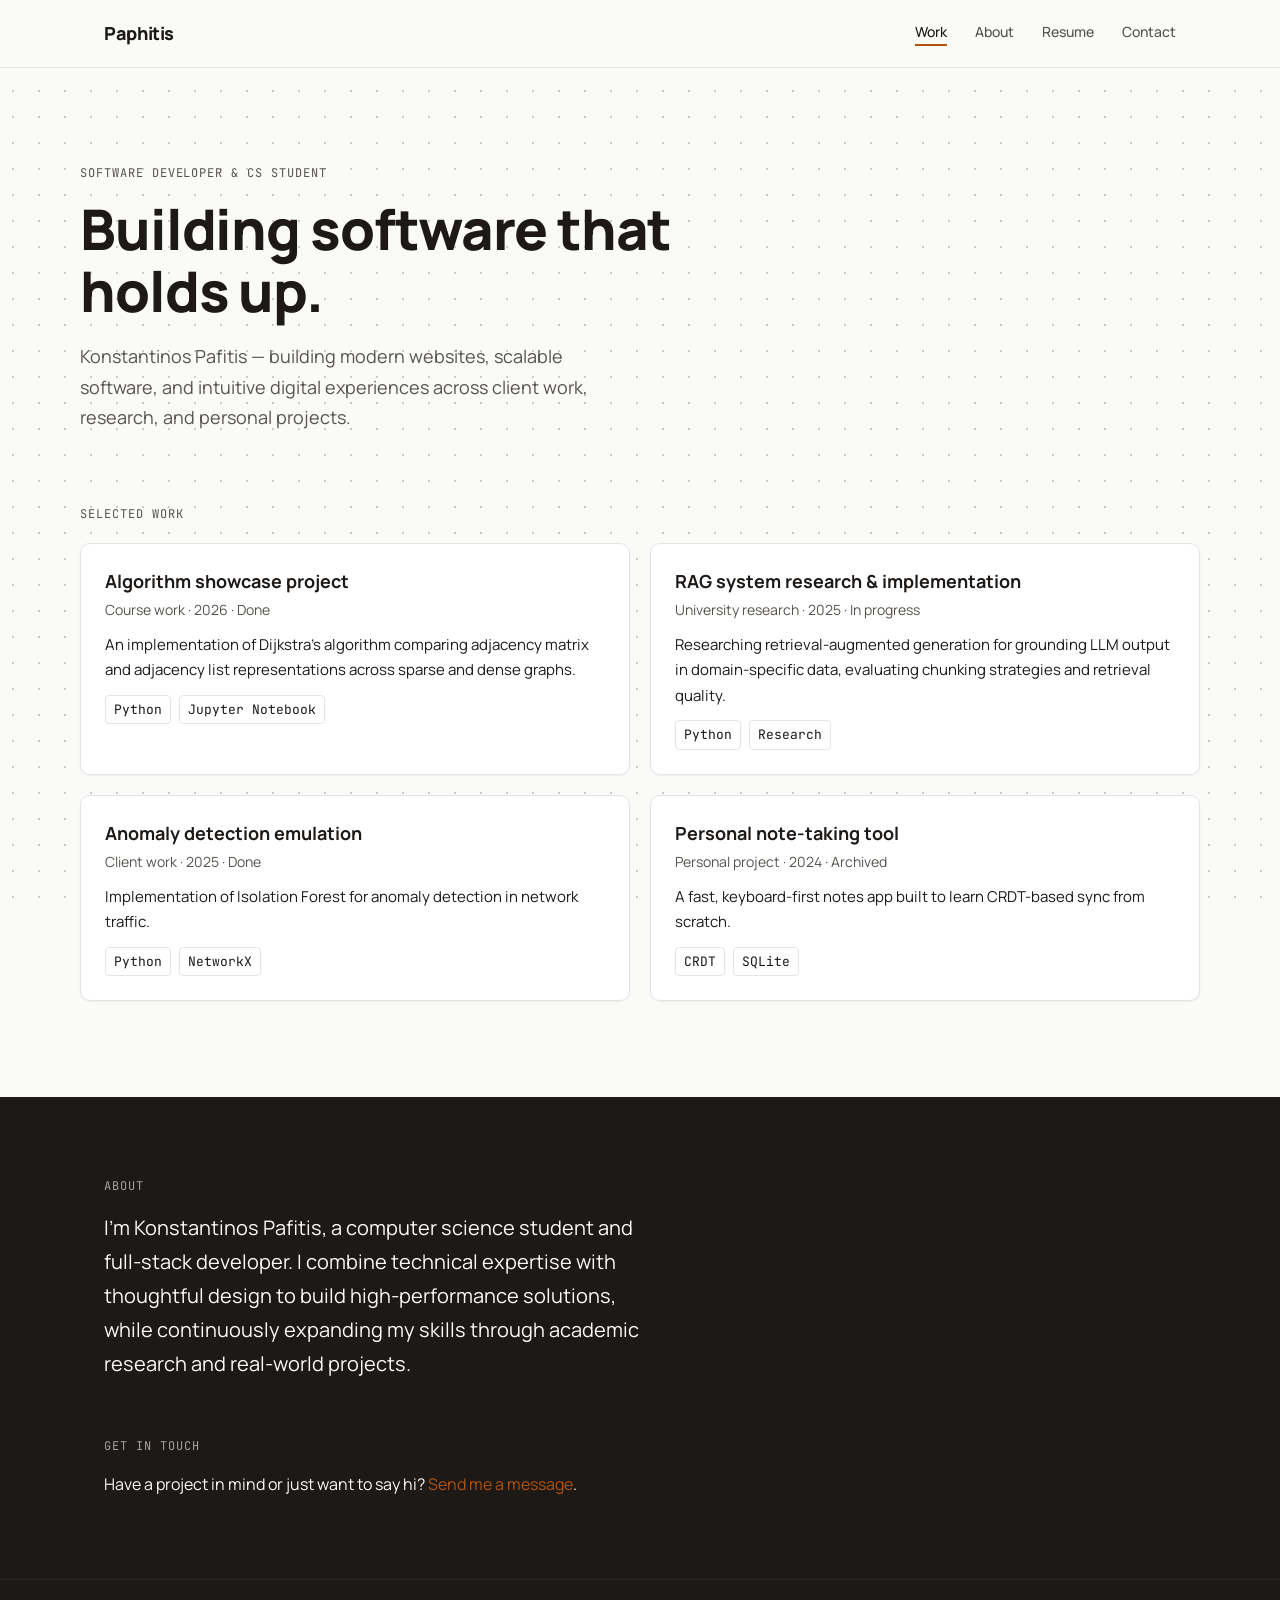
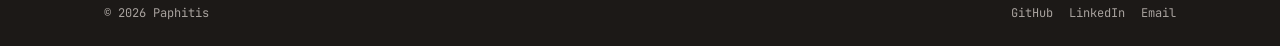
==== index.html @ a665a23b "Disable dot-grid backdrop on resume page, bump cache-busting version" ====
<!DOCTYPE html>
<html lang="en">
<head>
<meta charset="utf-8">
<meta name="viewport" content="width=device-width, initial-scale=1">
<title>Konstantinos Pafitis — Portfolio</title>
<meta name="description" content="Konstantinos Pafitis — software developer and computer science student. Client work, systems research, and personal projects.">
<link rel="stylesheet" href="assets/css/style.css?v=8">
</head>
<body>

<header class="site-header">
  <div class="container">
    <a href="index.html" class="brand">Paphitis</a>
    <nav class="site-nav">
      <a href="index.html#work" aria-current="page">Work</a>
      <a href="about.html">About</a>
      <a href="resume.html">Resume</a>
      <a href="contact.html">Contact</a>
    </nav>
  </div>
</header>

<main>
  <section class="hero container" data-reveal>
    <div class="eyebrow">Software developer &amp; CS student</div>
    <h1>Building software that holds up.</h1>
    <p>Konstantinos Pafitis — building modern websites, scalable software, and intuitive digital experiences across client work, research, and personal projects.</p>
  </section>

  <section id="work" class="work-section container">
    <div class="eyebrow section-heading" data-reveal>Selected work</div>
    <div class="project-grid">

      <a class="card" data-reveal href="https://github.com/Paphitis05/Dijkstra-Algorithm-Analysis-project" target="_blank" rel="noopener">
        <div class="card-title">Algorithm showcase project</div>
        <div class="card-subtitle">Course work · 2026 · Done</div>
        <p class="card-desc">An implementation of Dijkstra's algorithm comparing adjacency matrix and adjacency list representations across sparse and dense graphs.</p>
        <div class="card-meta">
          <span class="tag">Python</span>
          <span class="tag">Jupyter Notebook</span>
        </div>
      </a>

      <div class="card" data-reveal>
        <div class="card-title">RAG system research &amp; implementation</div>
        <div class="card-subtitle">University research · 2025 · In progress</div>
        <p class="card-desc">Researching retrieval-augmented generation for grounding LLM output in domain-specific data, evaluating chunking strategies and retrieval quality.</p>
        <div class="card-meta">
          <span class="tag">Python</span>
          <span class="tag">Research</span>
        </div>
      </div>

      <a class="card" data-reveal href="https://github.com/Paphitis05/Anomaly-Detection-Emulation.git" target="_blank" rel="noopener">
        <div class="card-title">Anomaly detection emulation</div>
        <div class="card-subtitle">Client work · 2025 · Done</div>
        <p class="card-desc">Implementation of Isolation Forest for anomaly detection in network traffic.</p>
        <div class="card-meta">
          <span class="tag">Python</span>
          <span class="tag">NetworkX</span>
        </div>
      </a>

      <div class="card" data-reveal>
        <div class="card-title">Personal note-taking tool</div>
        <div class="card-subtitle">Personal project · 2024 · Archived</div>
        <p class="card-desc">A fast, keyboard-first notes app built to learn CRDT-based sync from scratch.</p>
        <div class="card-meta">
          <span class="tag">CRDT</span>
          <span class="tag">SQLite</span>
        </div>
      </div>

    </div>
  </section>

  <section id="about" class="section-dark">
    <div class="container">
      <div data-reveal>
        <div class="eyebrow eyebrow--dark">About</div>
        <p class="about-lede" style="margin-top:16px">I'm Konstantinos Pafitis, a computer science student and full-stack developer. I combine technical expertise with thoughtful design to build high-performance solutions, while continuously expanding my skills through academic research and real-world projects.</p>
      </div>
      <div data-reveal>
        <div class="eyebrow eyebrow--dark">Get in touch</div>
        <p class="contact-lede" style="margin-top:16px">Have a project in mind or just want to say hi? <a href="contact.html">Send me a message</a>.</p>
      </div>
    </div>
  </section>
</main>

<footer class="site-footer">
  <div class="container">
    <span>© 2026 Paphitis</span>
    <div class="footer-links">
      <a href="https://github.com/Paphitis05" target="_blank" rel="noopener">GitHub</a>
      <a href="https://www.linkedin.com/in/konstantinos-pafitis-3b416532b/" target="_blank" rel="noopener">LinkedIn</a>
      <a href="mailto:paphitis9@gmail.com">Email</a>
    </div>
  </div>
</footer>

<script src="assets/js/main.js?v=8"></script>
</body>
</html>
---- assets/css/style.css ----
@import "tokens.css?v=8";

/* ---------- base ---------- */
*, *::before, *::after { box-sizing: border-box; }
html { -webkit-font-smoothing: antialiased; scroll-behavior: smooth; }
body {
  margin: 0;
  background: var(--bg);
  color: var(--fg);
  font-family: var(--font-body);
  font-size: var(--text-base);
  line-height: var(--leading-normal);
}
h1, h2, h3, h4, p { margin: 0; }
a { color: var(--accent-dark); text-decoration: none; transition: color 150ms ease-out; }
a:hover { color: var(--brown-900); }
img { max-width: 100%; display: block; }
button { font: inherit; }

.eyebrow {
  font-family: var(--font-mono);
  font-size: 12px;
  text-transform: uppercase;
  letter-spacing: var(--tracking-wider);
  color: var(--fg-muted);
}
.eyebrow--dark { color: var(--brown-400); }

.container {
  max-width: var(--container-max);
  margin: 0 auto;
  padding-left: 24px;
  padding-right: 24px;
}

/* ---------- reveal-on-scroll ---------- */
[data-reveal] { opacity: 0; transform: translateY(20px); transition: opacity 500ms ease-out, transform 500ms ease-out; }
[data-reveal].is-visible { opacity: 1; transform: none; }
@media (prefers-reduced-motion: reduce) {
  [data-reveal] { opacity: 1; transform: none; transition: none; }
}

.project-grid > [data-reveal]:nth-child(1) { transition-delay: 0ms; }
.project-grid > [data-reveal]:nth-child(2) { transition-delay: 80ms; }
.project-grid > [data-reveal]:nth-child(3) { transition-delay: 160ms; }
.project-grid > [data-reveal]:nth-child(4) { transition-delay: 240ms; }

.values-grid > [data-reveal]:nth-child(1) { transition-delay: 0ms; }
.values-grid > [data-reveal]:nth-child(2) { transition-delay: 80ms; }
.values-grid > [data-reveal]:nth-child(3) { transition-delay: 160ms; }

.timeline > [data-reveal]:nth-child(1) { transition-delay: 0ms; }
.timeline > [data-reveal]:nth-child(2) { transition-delay: 70ms; }
.timeline > [data-reveal]:nth-child(3) { transition-delay: 140ms; }
.timeline > [data-reveal]:nth-child(4) { transition-delay: 210ms; }

/* ---------- header ---------- */
.site-header {
  position: sticky;
  top: 0;
  background: var(--bg);
  border-bottom: 1px solid var(--border);
  z-index: 10;
  transition: box-shadow 200ms ease-out, border-color 200ms ease-out;
}
.site-header.is-scrolled { box-shadow: var(--shadow-sm); border-color: var(--border-strong); }
.site-header .container {
  padding-top: 20px;
  padding-bottom: 20px;
  display: flex;
  align-items: center;
  justify-content: space-between;
}
.brand {
  font-family: var(--font-display);
  font-weight: 800;
  font-size: 18px;
  letter-spacing: var(--tracking-tight);
  color: var(--fg);
}
.site-nav { display: flex; gap: 28px; align-items: center; }
.site-nav a {
  font-family: var(--font-body);
  font-size: 14px;
  font-weight: 500;
  color: var(--fg-muted);
  position: relative;
  padding-bottom: 4px;
  transition: color 150ms ease-out;
}
.site-nav a::after {
  content: '';
  position: absolute;
  left: 0;
  bottom: 0;
  width: 0;
  height: 2px;
  background: var(--accent);
  transition: width 200ms ease-out;
}
.site-nav a:hover { color: var(--accent); }
.site-nav a:hover::after { width: 100%; }
.site-nav a[aria-current="page"] { color: var(--fg); }
.site-nav a[aria-current="page"]::after { width: 100%; }
@media (prefers-reduced-motion: reduce) {
  .site-nav a::after { transition: none; }
}

/* ---------- buttons ---------- */
.btn {
  font-family: var(--font-body);
  font-weight: 600;
  font-size: 14px;
  padding: 10px 18px;
  border-radius: var(--radius-md);
  border: 1px solid transparent;
  display: inline-flex;
  align-items: center;
  gap: 6px;
  cursor: pointer;
  transition: background-color 150ms ease-out, border-color 150ms ease-out, color 150ms ease-out, transform 100ms ease-out;
}
.btn:active { transform: scale(0.97); }
.btn-primary { background: var(--accent); color: var(--fg-on-accent); }
.btn-primary:hover { background: var(--accent-dark); color: var(--fg-on-accent); }
.btn-secondary { background: var(--surface); color: var(--fg); border-color: var(--border-strong); }
.btn-secondary:hover { background: var(--surface-sunken); color: var(--fg); }
@media (prefers-reduced-motion: reduce) {
  .btn:active { transform: none; }
}

/* ---------- site-wide dot grid backdrop ---------- */
body::before {
  content: '';
  position: fixed;
  inset: 0;
  background-image: radial-gradient(var(--border-strong) 1.4px, transparent 1.4px);
  background-size: 26px 26px;
  background-position: calc(0px + var(--grid-x, 0px)) calc(0px + var(--grid-y, 0px));
  opacity: 0.55;
  pointer-events: none;
  z-index: 0;
  transition: background-position 600ms ease-out;
}
body > * { position: relative; z-index: 1; }
body.no-grid::before { display: none; }
@media (prefers-reduced-motion: reduce) {
  body::before { transition: none; }
}

/* ---------- hero ---------- */
.hero { padding: 96px 0 72px; }
.hero h1 {
  font-family: var(--font-display);
  font-weight: 800;
  font-size: 56px;
  letter-spacing: var(--tracking-tight);
  color: var(--fg);
  max-width: 680px;
  line-height: var(--leading-tight);
  margin-top: 16px;
}
.hero p {
  font-family: var(--font-body);
  font-size: 18px;
  line-height: var(--leading-relaxed);
  color: var(--fg-muted);
  max-width: 560px;
  margin-top: 20px;
}

/* ---------- project grid / cards ---------- */
.work-section { padding: 0 0 96px; }
.section-heading { margin-bottom: 20px; }
.project-grid {
  display: grid;
  grid-template-columns: repeat(2, 1fr);
  gap: 20px;
}
.card {
  display: block;
  background: var(--surface);
  border: 1px solid var(--border);
  border-radius: var(--radius-lg);
  box-shadow: var(--shadow-sm);
  padding: var(--space-5);
  color: inherit;
  transition: box-shadow 150ms ease-out, border-color 150ms ease-out, transform 150ms ease-out;
}
a.card:hover, a.card:focus-visible {
  border-color: var(--border-strong);
  box-shadow: var(--shadow-md);
  transform: translateY(-3px);
}
.card-title {
  font-family: var(--font-display);
  font-weight: 700;
  font-size: 18px;
  color: var(--fg);
  margin-bottom: 4px;
}
.card-subtitle {
  font-family: var(--font-body);
  font-size: 14px;
  color: var(--fg-muted);
  margin-bottom: 12px;
}
.card-desc {
  font-size: 15px;
  line-height: var(--leading-relaxed);
  color: var(--fg);
  margin-bottom: 12px;
}
.card-meta { display: flex; gap: 8px; flex-wrap: wrap; }

.tag {
  font-family: var(--font-mono);
  font-size: 13px;
  background: var(--surface);
  border: 1px solid var(--border);
  border-radius: var(--radius-sm);
  padding: 4px 8px;
  color: var(--fg);
  display: inline-block;
  transition: border-color 150ms ease-out, color 150ms ease-out;
}
.card:hover .tag { border-color: var(--border-strong); }

/* ---------- dark sections (about / contact strip / footer) ---------- */
.section-dark { background: var(--surface-dark); padding: 80px 0; }
.section-dark .container { display: flex; flex-direction: column; gap: 56px; }
.section-dark p { color: var(--fg-on-dark); }
.about-lede { font-size: 20px; line-height: var(--leading-relaxed); max-width: 560px; }
.about-lede a, .contact-lede a { color: var(--accent); text-decoration: underline; text-decoration-color: transparent; text-underline-offset: 3px; transition: color 150ms ease-out, text-decoration-color 150ms ease-out; }
.about-lede a:hover, .contact-lede a:hover { color: var(--accent-light); text-decoration-color: var(--accent-light); }
.contact-lede { font-size: 16px; line-height: var(--leading-relaxed); max-width: 560px; color: var(--brown-300); }

.site-footer { background: var(--surface-dark); border-top: 1px solid var(--brown-800); padding: 24px 0; }
.site-footer .container {
  display: flex;
  justify-content: space-between;
  align-items: center;
  flex-wrap: wrap;
  gap: 12px;
  font-family: var(--font-mono);
  font-size: 12px;
  color: var(--brown-400);
}
.site-footer .footer-links { display: flex; gap: 16px; }
.site-footer a { color: var(--brown-400); }
.site-footer a:hover { color: var(--fg-on-dark); }

/* ---------- about page ---------- */
.page-intro { padding: 96px 0 64px; }
.page-intro h1 {
  font-family: var(--font-display);
  font-weight: 800;
  font-size: 44px;
  letter-spacing: var(--tracking-tight);
  color: var(--fg);
  max-width: 680px;
  line-height: var(--leading-tight);
  margin-top: 16px;
}
.page-intro p {
  font-family: var(--font-body);
  font-size: 18px;
  line-height: var(--leading-relaxed);
  color: var(--fg-muted);
  max-width: 640px;
  margin-top: 20px;
}

.values-section { padding: 0 0 80px; }
.values-grid { display: grid; grid-template-columns: repeat(3, 1fr); gap: 20px; margin-top: 24px; }
.value-card {
  background: var(--surface);
  border: 1px solid var(--border);
  border-radius: var(--radius-lg);
  box-shadow: var(--shadow-sm);
  padding: var(--space-5);
}
.value-card h3 { font-family: var(--font-display); font-weight: 700; font-size: 17px; color: var(--fg); margin-bottom: 8px; }
.value-card p { font-size: 15px; line-height: var(--leading-relaxed); color: var(--fg-muted); }

.timeline { display: flex; flex-direction: column; gap: 28px; margin-top: 32px; }
.timeline-item { display: grid; grid-template-columns: 80px 1fr; gap: 24px; }
.timeline-item + .timeline-item { border-top: 1px solid var(--brown-800); padding-top: 24px; }
.timeline-year { font-family: var(--font-mono); font-size: 13px; color: var(--brown-400); }
.timeline-title { font-family: var(--font-display); font-weight: 700; font-size: 16px; color: var(--fg-on-dark); margin-bottom: 4px; }
.timeline-desc { font-family: var(--font-body); font-size: 15px; line-height: var(--leading-relaxed); color: var(--brown-300); }

/* ---------- contact page ---------- */
.contact-section { max-width: 600px; margin: 0 auto; padding: 96px 24px 120px; }
.contact-section h1 { font-family: var(--font-display); font-weight: 800; font-size: 36px; letter-spacing: var(--tracking-tight); color: var(--fg); margin-top: 16px; }
.contact-section > p { font-size: 16px; line-height: var(--leading-relaxed); color: var(--fg-muted); margin-top: 12px; margin-bottom: 40px; }

.field { display: block; font-family: var(--font-body); }
.field-label { font-size: 13px; color: var(--fg-muted); margin-bottom: 6px; }
.field input, .field textarea {
  width: 100%;
  font-family: var(--font-body);
  font-size: 14px;
  padding: 10px 12px;
  border-radius: var(--radius-sm);
  border: 1px solid var(--border);
  background: var(--surface);
  color: var(--fg);
  outline: none;
  resize: vertical;
}
.field input:focus, .field textarea:focus { border-color: var(--accent); }
.contact-form { display: flex; flex-direction: column; gap: 16px; }
.form-note { font-size: 13px; color: var(--fg-muted); margin-top: -4px; }
.contact-links {
  margin-top: 48px;
  padding-top: 32px;
  border-top: 1px solid var(--border);
  display: flex;
  gap: 20px;
  flex-wrap: wrap;
  font-family: var(--font-mono);
  font-size: 13px;
  color: var(--fg-muted);
}
.contact-links a { color: var(--fg-muted); }
.contact-links a:hover { color: var(--fg); }

/* ---------- resume page ---------- */
.resume-header {
  border-bottom: 1px solid var(--border);
}
.resume-header .container { padding-top: 20px; padding-bottom: 20px; display: flex; align-items: center; justify-content: space-between; }
.resume-body { max-width: 760px; margin: 0 auto; padding: 64px 24px 96px; }
.resume-top { display: flex; justify-content: space-between; align-items: flex-start; gap: 16px; flex-wrap: wrap; margin-bottom: 40px; }
.resume-name { font-family: var(--font-display); font-weight: 800; font-size: 36px; letter-spacing: var(--tracking-tight); }
.resume-title { font-family: var(--font-mono); font-size: 13px; color: var(--fg-muted); margin-top: 6px; text-transform: uppercase; letter-spacing: var(--tracking-wider); }
.resume-contacts { display: flex; gap: 8px; margin-bottom: 40px; font-family: var(--font-mono); font-size: 13px; color: var(--fg-muted); flex-wrap: wrap; }
.resume-section { margin-bottom: 36px; }
.resume-section-title {
  font-family: var(--font-mono);
  font-size: 12px;
  text-transform: uppercase;
  letter-spacing: var(--tracking-wider);
  color: var(--fg-muted);
  border-bottom: 1px solid var(--border);
  padding-bottom: 8px;
  margin-bottom: 16px;
}
.resume-entries { display: flex; flex-direction: column; gap: 24px; }
.resume-entry-head { display: flex; justify-content: space-between; align-items: baseline; gap: 12px; flex-wrap: wrap; }
.resume-entry-role { font-weight: 700; font-size: 16px; }
.resume-entry-date { font-family: var(--font-mono); font-size: 12px; color: var(--fg-muted); white-space: nowrap; }
.resume-entry-org { font-size: 14px; color: var(--fg-muted); margin-bottom: 6px; }
.resume-entry p { font-size: 15px; line-height: var(--leading-relaxed); color: var(--fg); }
.skills-list { display: flex; gap: 8px; flex-wrap: wrap; }
.skill-pill { font-family: var(--font-mono); font-size: 13px; background: var(--surface); border: 1px solid var(--border); border-radius: var(--radius-sm); padding: 4px 8px; }

@media print {
  .no-print { display: none; }
}

/* ---------- responsive ---------- */
@media (max-width: 720px) {
  .hero { padding: 64px 0 48px; }
  .hero h1 { font-size: 38px; }
  .site-nav { gap: 16px; }
  .project-grid { grid-template-columns: 1fr; }
  .section-dark { padding: 56px 0; }
  .values-grid { grid-template-columns: 1fr; }
  .page-intro h1 { font-size: 32px; }
  .timeline-item { grid-template-columns: 1fr; gap: 6px; }
  .resume-body { padding: 40px 20px 64px; }
}
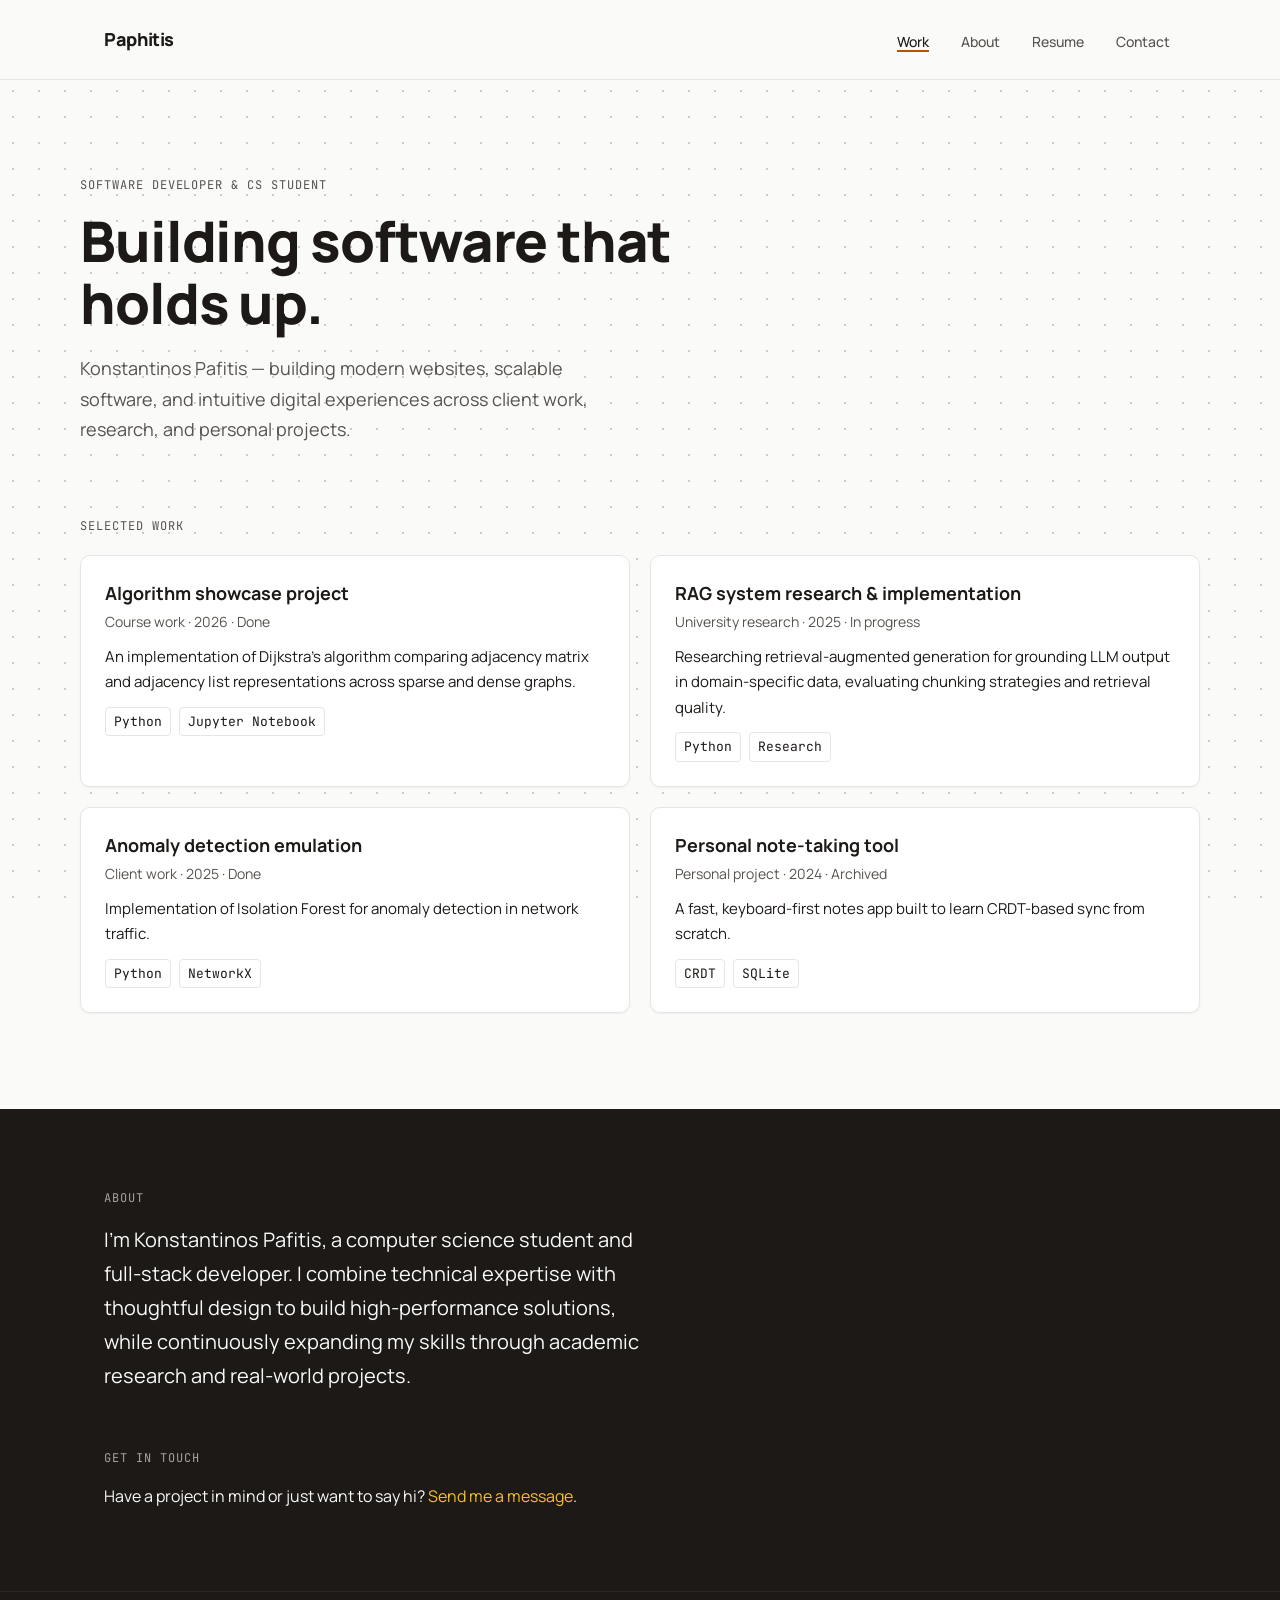
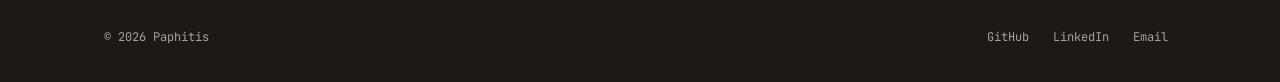
==== commit 6d7ce8ab: "Improve accessibility: focus states, touch targets, contrast, reduced motion" ====
--- a/index.html
+++ b/index.html
@@ -5,7 +5,7 @@
 <meta name="viewport" content="width=device-width, initial-scale=1">
 <title>Konstantinos Pafitis — Portfolio</title>
 <meta name="description" content="Konstantinos Pafitis — software developer and computer science student. Client work, systems research, and personal projects.">
-<link rel="stylesheet" href="assets/css/style.css?v=8">
+<link rel="stylesheet" href="assets/css/style.css?v=12">
 </head>
 <body>
 
@@ -100,6 +100,6 @@
   </div>
 </footer>
 
-<script src="assets/js/main.js?v=8"></script>
+<script src="assets/js/main.js?v=12"></script>
 </body>
 </html>
--- a/assets/css/style.css
+++ b/assets/css/style.css
@@ -1,4 +1,4 @@
-@import "tokens.css?v=8";
+@import "tokens.css?v=12";
 
 /* ---------- base ---------- */
 *, *::before, *::after { box-sizing: border-box; }
@@ -16,6 +16,12 @@
 a:hover { color: var(--brown-900); }
 img { max-width: 100%; display: block; }
 button { font: inherit; }
+
+:focus-visible {
+  outline: 2px solid var(--accent);
+  outline-offset: 2px;
+  border-radius: var(--radius-sm);
+}
 
 .eyebrow {
   font-family: var(--font-mono);
@@ -78,30 +84,30 @@
   letter-spacing: var(--tracking-tight);
   color: var(--fg);
 }
-.site-nav { display: flex; gap: 28px; align-items: center; }
+.site-nav { display: flex; gap: 20px; align-items: center; }
 .site-nav a {
   font-family: var(--font-body);
   font-size: 14px;
   font-weight: 500;
   color: var(--fg-muted);
   position: relative;
-  padding-bottom: 4px;
+  padding: 11px 6px 7px;
   transition: color 150ms ease-out;
 }
 .site-nav a::after {
   content: '';
   position: absolute;
-  left: 0;
-  bottom: 0;
+  left: 6px;
+  bottom: 7px;
   width: 0;
   height: 2px;
   background: var(--accent);
   transition: width 200ms ease-out;
 }
 .site-nav a:hover { color: var(--accent); }
-.site-nav a:hover::after { width: 100%; }
+.site-nav a:hover::after { width: calc(100% - 12px); }
 .site-nav a[aria-current="page"] { color: var(--fg); }
-.site-nav a[aria-current="page"]::after { width: 100%; }
+.site-nav a[aria-current="page"]::after { width: calc(100% - 12px); }
 @media (prefers-reduced-motion: reduce) {
   .site-nav a::after { transition: none; }
 }
@@ -111,7 +117,8 @@
   font-family: var(--font-body);
   font-weight: 600;
   font-size: 14px;
-  padding: 10px 18px;
+  min-height: 44px;
+  padding: 12px 18px;
   border-radius: var(--radius-md);
   border: 1px solid transparent;
   display: inline-flex;
@@ -143,7 +150,6 @@
   transition: background-position 600ms ease-out;
 }
 body > * { position: relative; z-index: 1; }
-body.no-grid::before { display: none; }
 @media (prefers-reduced-motion: reduce) {
   body::before { transition: none; }
 }
@@ -192,6 +198,9 @@
   box-shadow: var(--shadow-md);
   transform: translateY(-3px);
 }
+@media (prefers-reduced-motion: reduce) {
+  a.card:hover, a.card:focus-visible { transform: none; }
+}
 .card-title {
   font-family: var(--font-display);
   font-weight: 700;
@@ -231,7 +240,7 @@
 .section-dark .container { display: flex; flex-direction: column; gap: 56px; }
 .section-dark p { color: var(--fg-on-dark); }
 .about-lede { font-size: 20px; line-height: var(--leading-relaxed); max-width: 560px; }
-.about-lede a, .contact-lede a { color: var(--accent); text-decoration: underline; text-decoration-color: transparent; text-underline-offset: 3px; transition: color 150ms ease-out, text-decoration-color 150ms ease-out; }
+.about-lede a, .contact-lede a { color: var(--accent-on-dark); text-decoration: underline; text-decoration-color: transparent; text-underline-offset: 3px; transition: color 150ms ease-out, text-decoration-color 150ms ease-out; }
 .about-lede a:hover, .contact-lede a:hover { color: var(--accent-light); text-decoration-color: var(--accent-light); }
 .contact-lede { font-size: 16px; line-height: var(--leading-relaxed); max-width: 560px; color: var(--brown-300); }
 
@@ -246,8 +255,8 @@
   font-size: 12px;
   color: var(--brown-400);
 }
-.site-footer .footer-links { display: flex; gap: 16px; }
-.site-footer a { color: var(--brown-400); }
+.site-footer .footer-links { display: flex; gap: 8px; }
+.site-footer a { color: var(--brown-400); padding: 12px 8px; transition: color 150ms ease-out; }
 .site-footer a:hover { color: var(--fg-on-dark); }
 
 /* ---------- about page ---------- */
@@ -291,7 +300,17 @@
 .timeline-desc { font-family: var(--font-body); font-size: 15px; line-height: var(--leading-relaxed); color: var(--brown-300); }
 
 /* ---------- contact page ---------- */
-.contact-section { max-width: 600px; margin: 0 auto; padding: 96px 24px 120px; }
+.contact-section {
+  max-width: 600px;
+  margin: 64px auto 96px;
+  padding: 56px 48px 64px;
+  background: rgba(255, 255, 255, 0.7);
+  backdrop-filter: blur(14px) saturate(140%);
+  -webkit-backdrop-filter: blur(14px) saturate(140%);
+  border: 1px solid var(--border);
+  border-radius: var(--radius-lg);
+  box-shadow: var(--shadow-md);
+}
 .contact-section h1 { font-family: var(--font-display); font-weight: 800; font-size: 36px; letter-spacing: var(--tracking-tight); color: var(--fg); margin-top: 16px; }
 .contact-section > p { font-size: 16px; line-height: var(--leading-relaxed); color: var(--fg-muted); margin-top: 12px; margin-bottom: 40px; }
 
@@ -306,7 +325,6 @@
   border: 1px solid var(--border);
   background: var(--surface);
   color: var(--fg);
-  outline: none;
   resize: vertical;
 }
 .field input:focus, .field textarea:focus { border-color: var(--accent); }
@@ -323,15 +341,26 @@
   font-size: 13px;
   color: var(--fg-muted);
 }
-.contact-links a { color: var(--fg-muted); }
+.contact-links a { color: var(--fg-muted); padding: 12px 4px; margin: -12px -4px; transition: color 150ms ease-out; }
 .contact-links a:hover { color: var(--fg); }
 
 /* ---------- resume page ---------- */
 .resume-header {
+  background: var(--bg);
   border-bottom: 1px solid var(--border);
 }
 .resume-header .container { padding-top: 20px; padding-bottom: 20px; display: flex; align-items: center; justify-content: space-between; }
-.resume-body { max-width: 760px; margin: 0 auto; padding: 64px 24px 96px; }
+.resume-body {
+  max-width: 760px;
+  margin: 40px auto 64px;
+  padding: 56px 48px 72px;
+  background: rgba(255, 255, 255, 0.7);
+  backdrop-filter: blur(14px) saturate(140%);
+  -webkit-backdrop-filter: blur(14px) saturate(140%);
+  border: 1px solid var(--border);
+  border-radius: var(--radius-lg);
+  box-shadow: var(--shadow-md);
+}
 .resume-top { display: flex; justify-content: space-between; align-items: flex-start; gap: 16px; flex-wrap: wrap; margin-bottom: 40px; }
 .resume-name { font-family: var(--font-display); font-weight: 800; font-size: 36px; letter-spacing: var(--tracking-tight); }
 .resume-title { font-family: var(--font-mono); font-size: 13px; color: var(--fg-muted); margin-top: 6px; text-transform: uppercase; letter-spacing: var(--tracking-wider); }
@@ -370,5 +399,6 @@
   .values-grid { grid-template-columns: 1fr; }
   .page-intro h1 { font-size: 32px; }
   .timeline-item { grid-template-columns: 1fr; gap: 6px; }
-  .resume-body { padding: 40px 20px 64px; }
-}
+  .resume-body { padding: 40px 24px 56px; margin: 24px auto 40px; }
+  .contact-section { padding: 40px 24px 48px; margin: 24px auto 40px; }
+}
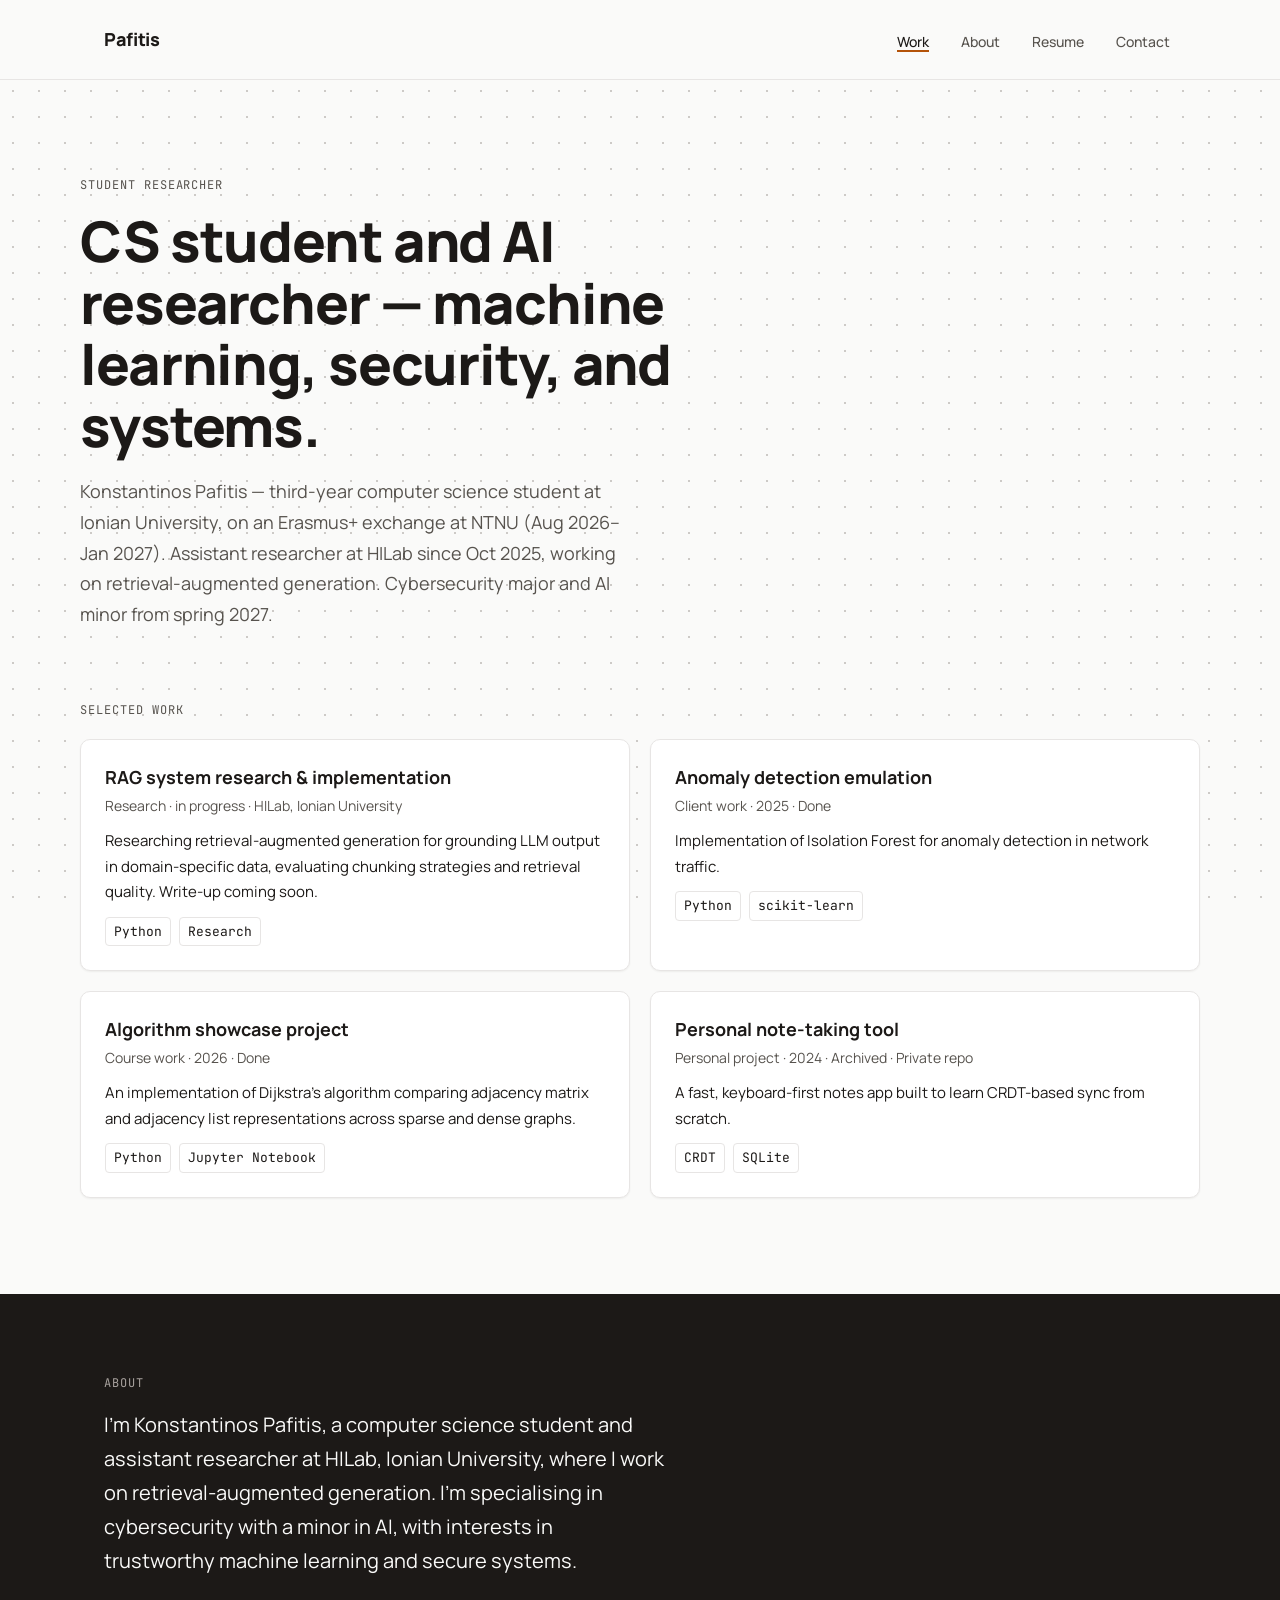
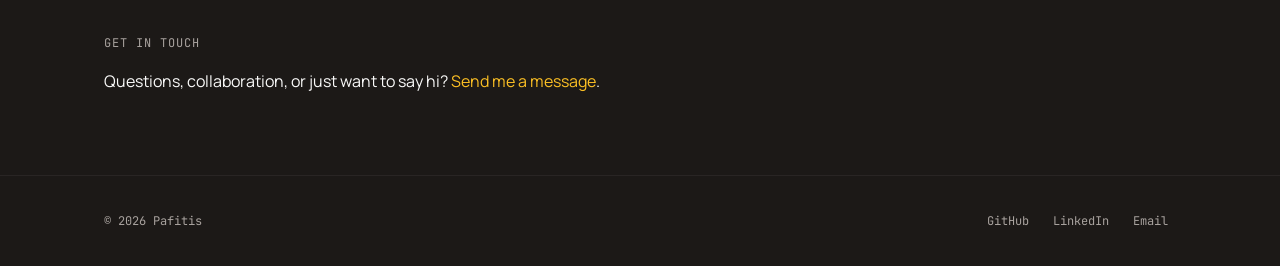
==== commit 9b0ad725: "Reposition site for research internship application Reframe hero and About as CS student / AI resear" ====
--- a/index.html
+++ b/index.html
@@ -3,15 +3,15 @@
 <head>
 <meta charset="utf-8">
 <meta name="viewport" content="width=device-width, initial-scale=1">
-<title>Konstantinos Pafitis — Portfolio</title>
-<meta name="description" content="Konstantinos Pafitis — software developer and computer science student. Client work, systems research, and personal projects.">
+<title>Konstantinos Pafitis — CS Student &amp; AI Researcher</title>
+<meta name="description" content="Konstantinos Pafitis — CS student and AI researcher at Ionian University. Machine learning, security, and systems.">
 <link rel="stylesheet" href="assets/css/style.css?v=12">
 </head>
 <body>
 
 <header class="site-header">
   <div class="container">
-    <a href="index.html" class="brand">Paphitis</a>
+    <a href="/" class="brand">Pafitis</a>
     <nav class="site-nav">
       <a href="index.html#work" aria-current="page">Work</a>
       <a href="about.html">About</a>
@@ -23,29 +23,19 @@
 
 <main>
   <section class="hero container" data-reveal>
-    <div class="eyebrow">Software developer &amp; CS student</div>
-    <h1>Building software that holds up.</h1>
-    <p>Konstantinos Pafitis — building modern websites, scalable software, and intuitive digital experiences across client work, research, and personal projects.</p>
+    <div class="eyebrow">Student researcher</div>
+    <h1>CS student and AI researcher — machine learning, security, and systems.</h1>
+    <p>Konstantinos Pafitis — third-year computer science student at Ionian University, on an Erasmus+ exchange at NTNU (Aug 2026–Jan 2027). Assistant researcher at HILab since Oct 2025, working on retrieval-augmented generation. Cybersecurity major and AI minor from spring 2027.</p>
   </section>
 
   <section id="work" class="work-section container">
     <div class="eyebrow section-heading" data-reveal>Selected work</div>
     <div class="project-grid">
 
-      <a class="card" data-reveal href="https://github.com/Paphitis05/Dijkstra-Algorithm-Analysis-project" target="_blank" rel="noopener">
-        <div class="card-title">Algorithm showcase project</div>
-        <div class="card-subtitle">Course work · 2026 · Done</div>
-        <p class="card-desc">An implementation of Dijkstra's algorithm comparing adjacency matrix and adjacency list representations across sparse and dense graphs.</p>
-        <div class="card-meta">
-          <span class="tag">Python</span>
-          <span class="tag">Jupyter Notebook</span>
-        </div>
-      </a>
-
       <div class="card" data-reveal>
         <div class="card-title">RAG system research &amp; implementation</div>
-        <div class="card-subtitle">University research · 2025 · In progress</div>
-        <p class="card-desc">Researching retrieval-augmented generation for grounding LLM output in domain-specific data, evaluating chunking strategies and retrieval quality.</p>
+        <div class="card-subtitle">Research · in progress · HILab, Ionian University</div>
+        <p class="card-desc">Researching retrieval-augmented generation for grounding LLM output in domain-specific data, evaluating chunking strategies and retrieval quality. Write-up coming soon.</p>
         <div class="card-meta">
           <span class="tag">Python</span>
           <span class="tag">Research</span>
@@ -58,13 +48,24 @@
         <p class="card-desc">Implementation of Isolation Forest for anomaly detection in network traffic.</p>
         <div class="card-meta">
           <span class="tag">Python</span>
-          <span class="tag">NetworkX</span>
+          <span class="tag">scikit-learn</span>
         </div>
       </a>
 
+      <a class="card" data-reveal href="https://github.com/Paphitis05/Dijkstra-Algorithm-Analysis-project" target="_blank" rel="noopener">
+        <div class="card-title">Algorithm showcase project</div>
+        <div class="card-subtitle">Course work · 2026 · Done</div>
+        <p class="card-desc">An implementation of Dijkstra's algorithm comparing adjacency matrix and adjacency list representations across sparse and dense graphs.</p>
+        <div class="card-meta">
+          <span class="tag">Python</span>
+          <span class="tag">Jupyter Notebook</span>
+        </div>
+      </a>
+
+      <!-- TODO: confirm the notes app repo is private (or add a link if it is public) -->
       <div class="card" data-reveal>
         <div class="card-title">Personal note-taking tool</div>
-        <div class="card-subtitle">Personal project · 2024 · Archived</div>
+        <div class="card-subtitle">Personal project · 2024 · Archived · Private repo</div>
         <p class="card-desc">A fast, keyboard-first notes app built to learn CRDT-based sync from scratch.</p>
         <div class="card-meta">
           <span class="tag">CRDT</span>
@@ -79,11 +80,11 @@
     <div class="container">
       <div data-reveal>
         <div class="eyebrow eyebrow--dark">About</div>
-        <p class="about-lede" style="margin-top:16px">I'm Konstantinos Pafitis, a computer science student and full-stack developer. I combine technical expertise with thoughtful design to build high-performance solutions, while continuously expanding my skills through academic research and real-world projects.</p>
+        <p class="about-lede" style="margin-top:16px">I'm Konstantinos Pafitis, a computer science student and assistant researcher at HILab, Ionian University, where I work on retrieval-augmented generation. I'm specialising in cybersecurity with a minor in AI, with interests in trustworthy machine learning and secure systems.</p>
       </div>
       <div data-reveal>
         <div class="eyebrow eyebrow--dark">Get in touch</div>
-        <p class="contact-lede" style="margin-top:16px">Have a project in mind or just want to say hi? <a href="contact.html">Send me a message</a>.</p>
+        <p class="contact-lede" style="margin-top:16px">Questions, collaboration, or just want to say hi? <a href="contact.html">Send me a message</a>.</p>
       </div>
     </div>
   </section>
@@ -91,7 +92,7 @@
 
 <footer class="site-footer">
   <div class="container">
-    <span>© 2026 Paphitis</span>
+    <span>© 2026 Pafitis</span>
     <div class="footer-links">
       <a href="https://github.com/Paphitis05" target="_blank" rel="noopener">GitHub</a>
       <a href="https://www.linkedin.com/in/konstantinos-pafitis-3b416532b/" target="_blank" rel="noopener">LinkedIn</a>
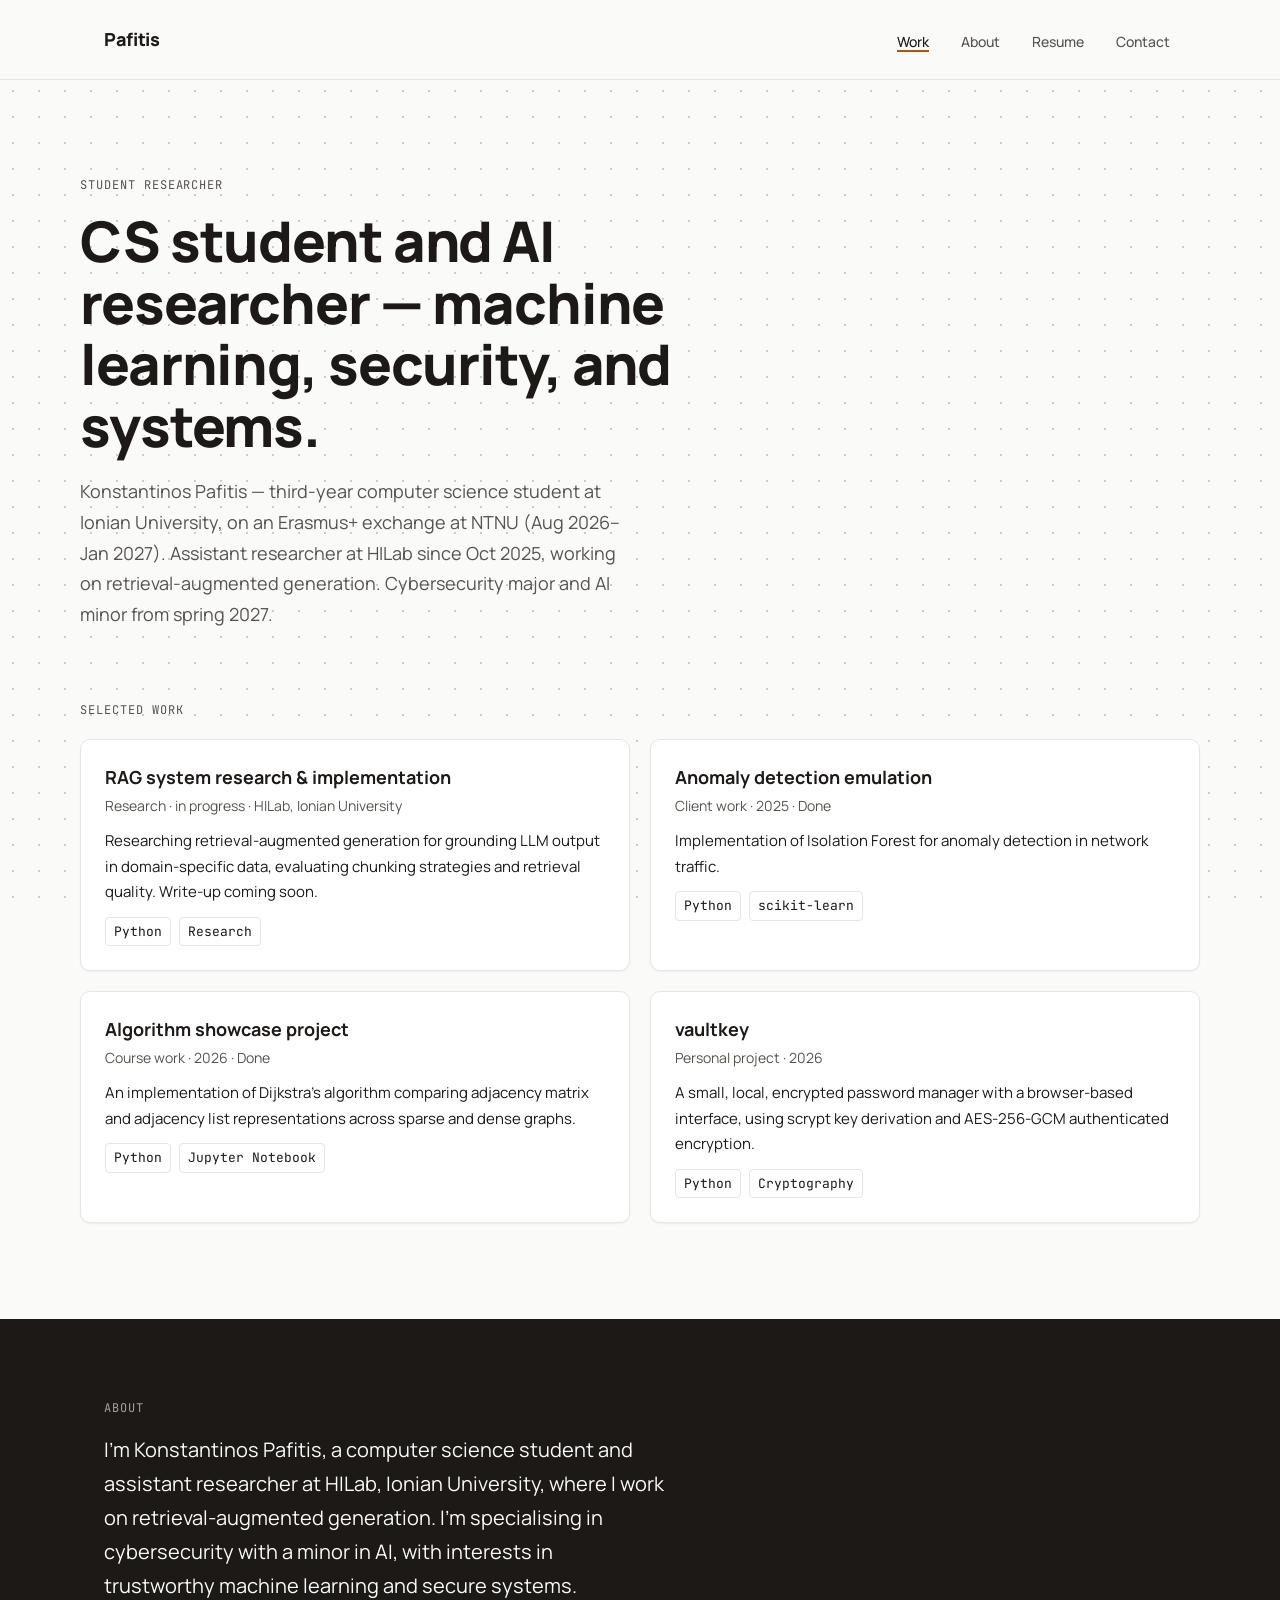
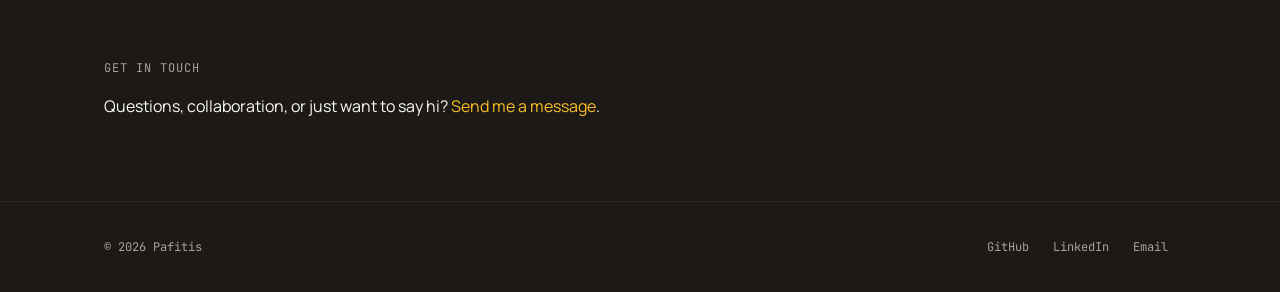
==== commit 9ec28784: "Replace note-taking tool with vaultkey project" ====
--- a/index.html
+++ b/index.html
@@ -62,16 +62,15 @@
         </div>
       </a>
 
-      <!-- TODO: confirm the notes app repo is private (or add a link if it is public) -->
-      <div class="card" data-reveal>
-        <div class="card-title">Personal note-taking tool</div>
-        <div class="card-subtitle">Personal project · 2024 · Archived · Private repo</div>
-        <p class="card-desc">A fast, keyboard-first notes app built to learn CRDT-based sync from scratch.</p>
+      <a class="card" data-reveal href="https://github.com/Paphitis05/vaultkey" target="_blank" rel="noopener">
+        <div class="card-title">vaultkey</div>
+        <div class="card-subtitle">Personal project · 2026</div>
+        <p class="card-desc">A small, local, encrypted password manager with a browser-based interface, using scrypt key derivation and AES-256-GCM authenticated encryption.</p>
         <div class="card-meta">
-          <span class="tag">CRDT</span>
-          <span class="tag">SQLite</span>
+          <span class="tag">Python</span>
+          <span class="tag">Cryptography</span>
         </div>
-      </div>
+      </a>
 
     </div>
   </section>
